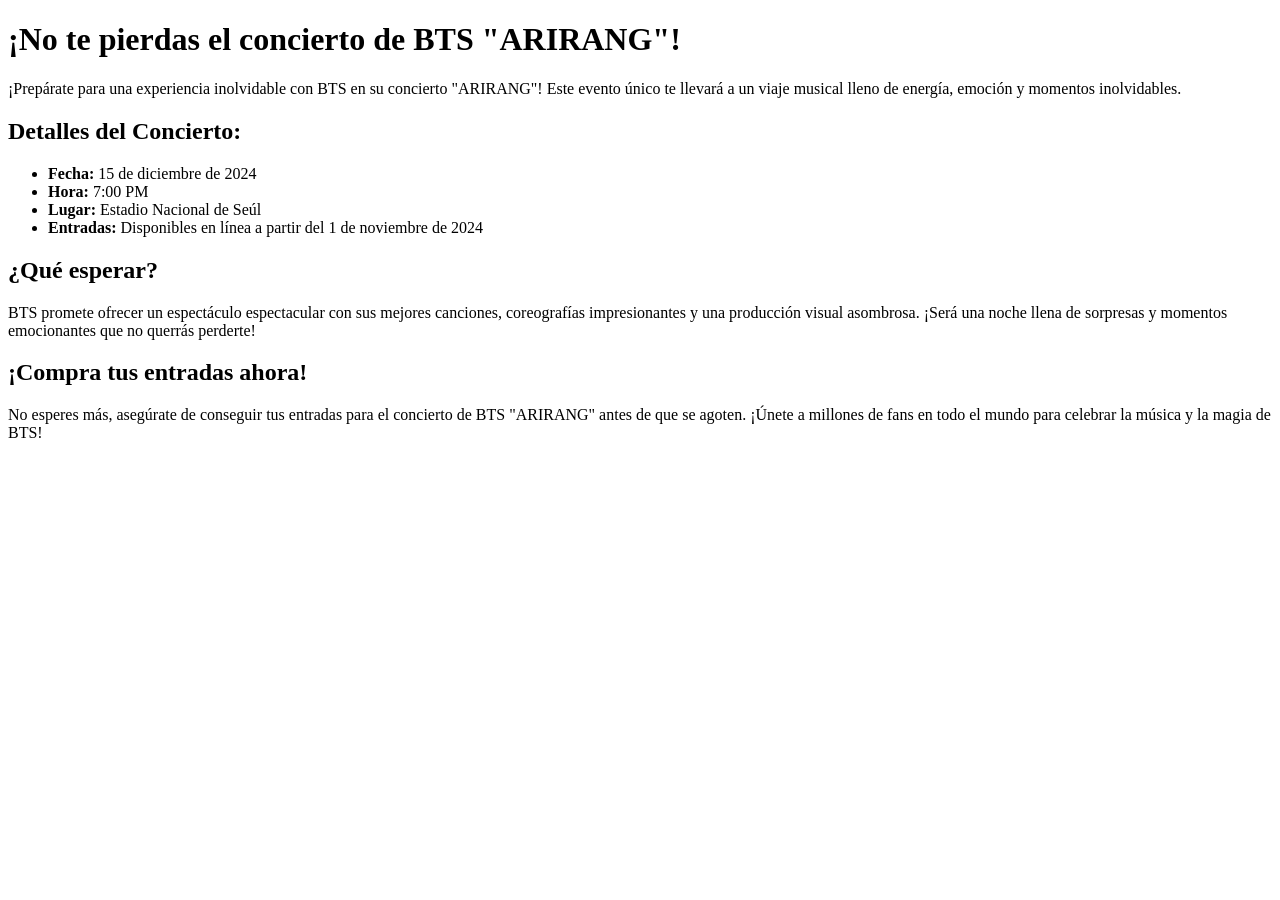
==== Prueba.formativa/index.html @ 91f99b3e "se crea la base del proyecto" ====
<!DOCTYPE html>
<html lang="en">    
<head>
    <meta charset="UTF-8">
    <meta http-equiv="X-UA-Compatible" content="IE=edge">
    <meta name="viewport" content="width=device-width, initial-scale=1.0">
    <title>Concierto de BTS "ARIRANG"</title>
</head>
<body>
    <h1>¡No te pierdas el concierto de BTS "ARIRANG"!</h1>
    <p>¡Prepárate para una experiencia inolvidable con BTS en su concierto "ARIRANG"! Este evento único te llevará a un viaje musical lleno de energía, emoción y momentos inolvidables.</p>
    
    <h2>Detalles del Concierto:</h2>
    <ul>
        <li><strong>Fecha:</strong> 15 de diciembre de 2024</li>
        <li><strong>Hora:</strong> 7:00 PM</li>
        <li><strong>Lugar:</strong> Estadio Nacional de Seúl</li>
        <li><strong>Entradas:</strong> Disponibles en línea a partir del 1 de noviembre de 2024</li>
    </ul>

    <h2>¿Qué esperar?</h2>
    <p>BTS promete ofrecer un espectáculo espectacular con sus mejores canciones, coreografías impresionantes y una producción visual asombrosa. ¡Será una noche llena de sorpresas y momentos emocionantes que no querrás perderte!</p>

    <h2>¡Compra tus entradas ahora!</h2>
    <p>No esperes más, asegúrate de conseguir tus entradas para el concierto de BTS "ARIRANG" antes de que se agoten. ¡Únete a millones de fans en todo el mundo para celebrar la música y la magia de BTS!</p>

</body>
</html>
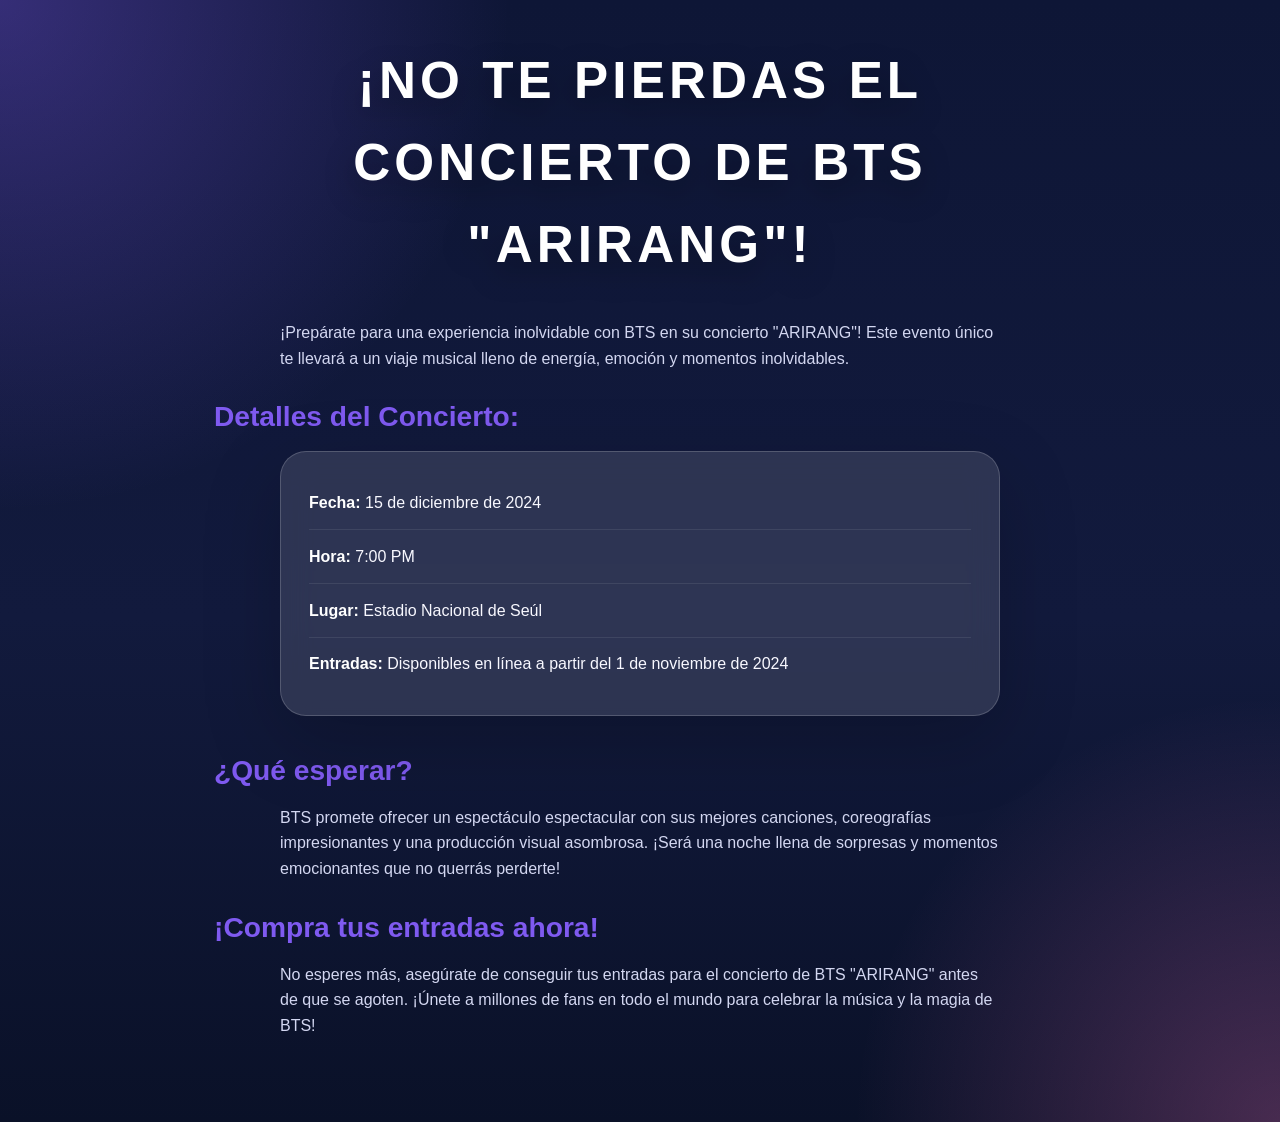
==== commit 5e44e9ac: "se le agrega un diseño al proyecto" ====
--- a/Prueba.formativa/index.html
+++ b/Prueba.formativa/index.html
@@ -6,12 +6,14 @@
     <meta http-equiv="X-UA-Compatible" content="IE=edge">
     <meta name="viewport" content="width=device-width, initial-scale=1.0">
     <title>Concierto de BTS "ARIRANG"</title>
+    <link rel="stylesheet" href="style.css">
 </head>
 <body>
-    <h1>¡No te pierdas el concierto de BTS "ARIRANG"!</h1>
-    <p>¡Prepárate para una experiencia inolvidable con BTS en su concierto "ARIRANG"! Este evento único te llevará a un viaje musical lleno de energía, emoción y momentos inolvidables.</p>
-    
-    <h2>Detalles del Concierto:</h2>
+    <main>
+        <h1>¡No te pierdas el concierto de BTS "ARIRANG"!</h1>
+        <p>¡Prepárate para una experiencia inolvidable con BTS en su concierto "ARIRANG"! Este evento único te llevará a un viaje musical lleno de energía, emoción y momentos inolvidables.</p>
+        
+        <h2>Detalles del Concierto:</h2>
     <ul>
         <li><strong>Fecha:</strong> 15 de diciembre de 2024</li>
         <li><strong>Hora:</strong> 7:00 PM</li>
@@ -24,6 +26,6 @@
 
     <h2>¡Compra tus entradas ahora!</h2>
     <p>No esperes más, asegúrate de conseguir tus entradas para el concierto de BTS "ARIRANG" antes de que se agoten. ¡Únete a millones de fans en todo el mundo para celebrar la música y la magia de BTS!</p>
-
+    </main>
 </body>
 </html>
--- a/Prueba.formativa/style.css
+++ b/Prueba.formativa/style.css
@@ -0,0 +1,122 @@
+:root {
+    --bg: #0e1636;
+    --panel: rgba(255, 255, 255, 0.12);
+    --text: #f8f8ff;
+    --accent: #7f5af0;
+    --accent-2: #ff79c6;
+    --muted: #d3d7f1;
+    --border: rgba(255, 255, 255, 0.18);
+}
+
+* {
+    box-sizing: border-box;
+}
+
+body {
+    margin: 0;
+    min-height: 100vh;
+    font-family: "Segoe UI", Tahoma, Geneva, Verdana, sans-serif;
+    background: radial-gradient(circle at top left, rgba(127, 90, 240, 0.35), transparent 30%),
+                radial-gradient(circle at bottom right, rgba(255, 121, 198, 0.25), transparent 25%),
+                linear-gradient(180deg, #0e1636 0%, #121a3d 55%, #0a1128 100%);
+    color: var(--text);
+    line-height: 1.6;
+}
+
+body::before {
+    content: "";
+    position: fixed;
+    inset: 0;
+    background: url('https://images.unsplash.com/photo-1519241047957-be31d7379a5d?auto=format&fit=crop&w=1200&q=80') center/cover no-repeat;
+    opacity: 0.07;
+    pointer-events: none;
+    z-index: -1;
+}
+
+main {
+    max-width: 900px;
+    margin: 0 auto;
+    padding: 40px 24px 60px;
+}
+
+h1, h2 {
+    margin-top: 0;
+}
+
+h1 {
+    font-size: clamp(2.4rem, 4vw, 4rem);
+    letter-spacing: 0.08em;
+    text-transform: uppercase;
+    text-align: center;
+    color: #ffffff;
+    text-shadow: 0 12px 30px rgba(0, 0, 0, 0.35);
+}
+
+h2 {
+    font-size: clamp(1.4rem, 2.2vw, 2rem);
+    margin-bottom: 0.75rem;
+    color: var(--accent);
+}
+
+p {
+    font-size: 1rem;
+    max-width: 720px;
+    margin: 0 auto 1.45rem;
+    color: var(--muted);
+}
+
+ul {
+    background: var(--panel);
+    border: 1px solid var(--border);
+    border-radius: 26px;
+    padding: 24px 28px;
+    list-style: none;
+    backdrop-filter: blur(16px);
+    box-shadow: 0 25px 80px rgba(0, 0, 0, 0.2);
+    max-width: 720px;
+    margin: 0 auto 2rem;
+}
+
+li {
+    padding: 0.85rem 0;
+    border-bottom: 1px solid rgba(255, 255, 255, 0.08);
+}
+
+li:last-child {
+    border-bottom: none;
+}
+
+li strong {
+    color: #ffffff;
+}
+
+section.card {
+    background: rgba(255, 255, 255, 0.08);
+    border: 1px solid var(--border);
+    border-radius: 30px;
+    padding: 28px;
+    margin: 2rem auto 0;
+    max-width: 720px;
+    box-shadow: 0 40px 90px rgba(0, 0, 0, 0.18);
+}
+
+footer {
+    text-align: center;
+    color: rgba(255, 255, 255, 0.68);
+    padding: 18px 0 10px;
+    font-size: 0.94rem;
+}
+
+@media (max-width: 640px) {
+    body {
+        padding: 0;
+    }
+
+    main {
+        padding: 32px 16px 48px;
+    }
+
+    ul {
+        padding: 20px;
+    }
+}
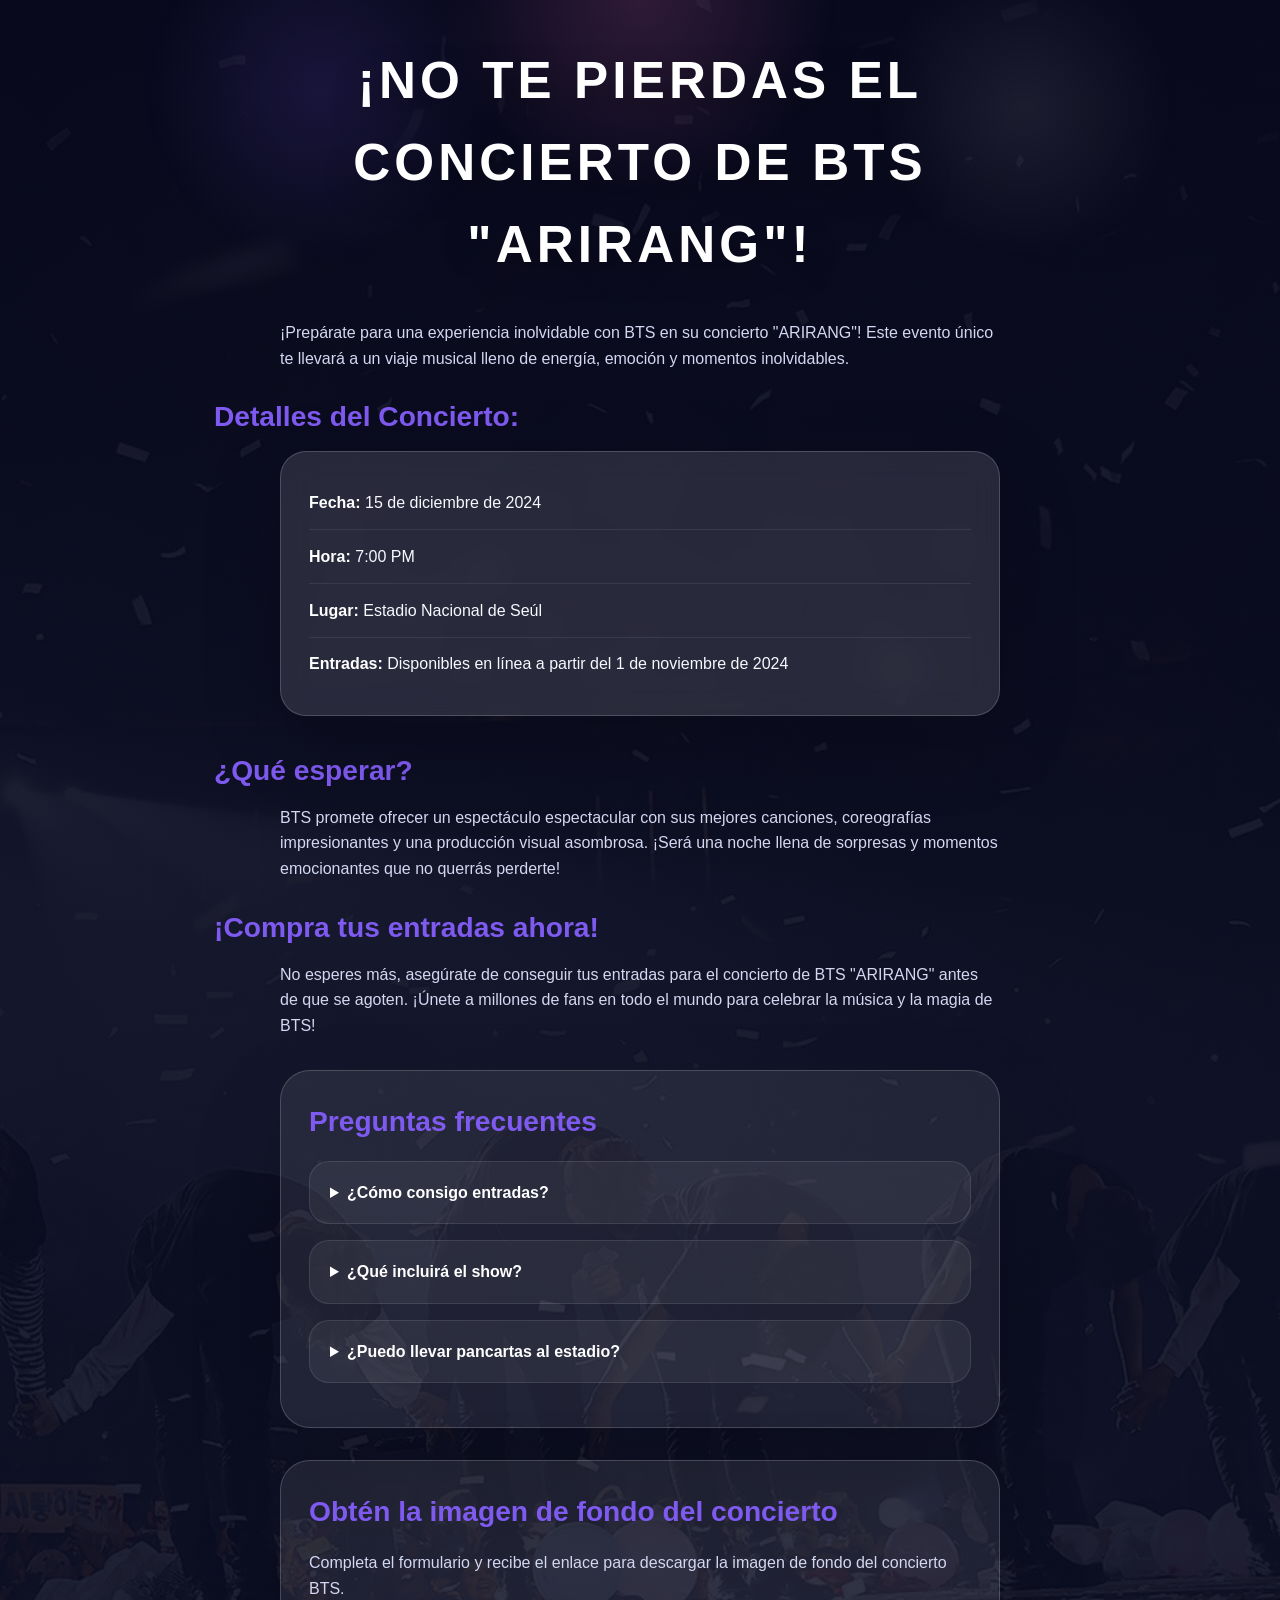
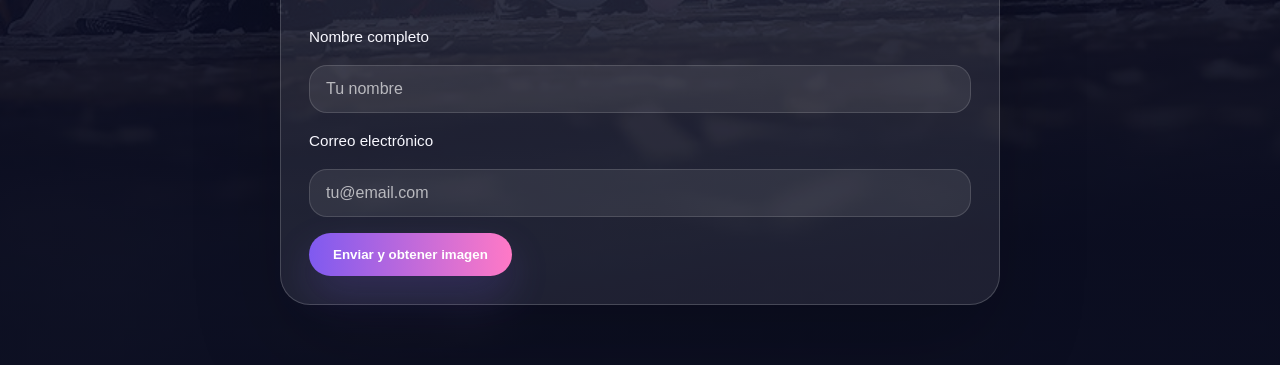
==== commit bfd8618a: "se agrego una sección de preguntas frecuentes y una imagen de regalo como forma de motivación e inte" ====
--- a/Prueba.formativa/index.html
+++ b/Prueba.formativa/index.html
@@ -26,6 +26,49 @@
 
     <h2>¡Compra tus entradas ahora!</h2>
     <p>No esperes más, asegúrate de conseguir tus entradas para el concierto de BTS "ARIRANG" antes de que se agoten. ¡Únete a millones de fans en todo el mundo para celebrar la música y la magia de BTS!</p>
+
+    <section class="card faq">
+        <h2>Preguntas frecuentes</h2>
+        <details>
+            <summary>¿Cómo consigo entradas?</summary>
+            <p>Las entradas estarán disponibles en línea a partir del 1 de noviembre de 2024. Usa los canales oficiales y evita revendedores no autorizados.</p>
+        </details>
+        <details>
+            <summary>¿Qué incluirá el show?</summary>
+            <p>El concierto tendrá canciones del álbum ARIRANG, coreografías poderosas, efectos visuales espectaculares y sorpresas especiales para los fans.</p>
+        </details>
+        <details>
+            <summary>¿Puedo llevar pancartas al estadio?</summary>
+            <p>Sí, puedes llevar pancartas pequeñas y respetar las normas del recinto para garantizar una experiencia segura y ordenada.</p>
+        </details>
+    </section>
+
+    <section class="card interaction">
+        <h2>Obtén la imagen de fondo del concierto</h2>
+        <p>Completa el formulario y recibe el enlace para descargar la imagen de fondo del concierto BTS.</p>
+        <form id="download-form">
+            <label for="name">Nombre completo</label>
+            <input type="text" id="name" name="name" placeholder="Tu nombre" required>
+
+            <label for="email">Correo electrónico</label>
+            <input type="email" id="email" name="email" placeholder="tu@email.com" required>
+
+            <button type="submit">Enviar y obtener imagen</button>
+        </form>
+        <div id="download-result" class="download-result hidden">
+            <p>¡Gracias por participar! Ya puedes descargar la imagen del fondo del concierto.</p>
+            <a href="bts-concert.jpg" download>Descargar fondo exclusivo</a>
+        </div>
+    </section>
     </main>
+    <script>
+        const form = document.getElementById('download-form');
+        const result = document.getElementById('download-result');
+        form.addEventListener('submit', function(event) {
+            event.preventDefault();
+            result.classList.remove('hidden');
+            form.scrollIntoView({behavior: 'smooth', block: 'end'});
+        });
+    </script>
 </body>
 </html>
--- a/Prueba.formativa/style.css
+++ b/Prueba.formativa/style.css
@@ -16,9 +16,8 @@
     margin: 0;
     min-height: 100vh;
     font-family: "Segoe UI", Tahoma, Geneva, Verdana, sans-serif;
-    background: radial-gradient(circle at top left, rgba(127, 90, 240, 0.35), transparent 30%),
-                radial-gradient(circle at bottom right, rgba(255, 121, 198, 0.25), transparent 25%),
-                linear-gradient(180deg, #0e1636 0%, #121a3d 55%, #0a1128 100%);
+    background: linear-gradient(180deg, rgba(8, 9, 30, 0.94), rgba(10, 13, 34, 0.90)),
+                url('bts-concert.jpg') center/cover no-repeat;
     color: var(--text);
     line-height: 1.6;
 }
@@ -27,13 +26,16 @@
     content: "";
     position: fixed;
     inset: 0;
-    background: url('https://images.unsplash.com/photo-1519241047957-be31d7379a5d?auto=format&fit=crop&w=1200&q=80') center/cover no-repeat;
-    opacity: 0.07;
+    background: radial-gradient(circle at 50% 0%, rgba(255, 121, 198, 0.16), transparent 18%),
+                radial-gradient(circle at 25% 10%, rgba(127, 90, 240, 0.14), transparent 14%),
+                radial-gradient(circle at 80% 12%, rgba(255, 255, 255, 0.08), transparent 12%);
     pointer-events: none;
-    z-index: -1;
+    z-index: 0;
 }
 
 main {
+    position: relative;
+    z-index: 1;
     max-width: 900px;
     margin: 0 auto;
     padding: 40px 24px 60px;
@@ -100,6 +102,92 @@
     box-shadow: 0 40px 90px rgba(0, 0, 0, 0.18);
 }
 
+section.card h2 {
+    margin-bottom: 1rem;
+}
+
+details {
+    background: rgba(255, 255, 255, 0.06);
+    border: 1px solid rgba(255, 255, 255, 0.10);
+    border-radius: 20px;
+    padding: 18px 20px;
+    margin-bottom: 1rem;
+}
+
+details summary {
+    font-weight: 700;
+    cursor: pointer;
+    color: #ffffff;
+    outline: none;
+}
+
+details p {
+    margin: 0.85rem 0 0;
+    color: var(--muted);
+}
+
+form {
+    display: grid;
+    gap: 16px;
+}
+
+label {
+    font-size: 0.95rem;
+    color: var(--text);
+}
+
+input {
+    width: 100%;
+    border: 1px solid rgba(255, 255, 255, 0.14);
+    border-radius: 18px;
+    padding: 14px 16px;
+    background: rgba(255, 255, 255, 0.08);
+    color: var(--text);
+    font-size: 1rem;
+}
+
+input::placeholder {
+    color: rgba(255, 255, 255, 0.65);
+}
+
+button {
+    width: fit-content;
+    border: none;
+    border-radius: 999px;
+    padding: 14px 24px;
+    background: linear-gradient(90deg, var(--accent), var(--accent-2));
+    color: #ffffff;
+    font-weight: 700;
+    cursor: pointer;
+    box-shadow: 0 18px 40px rgba(127, 90, 240, 0.2);
+    transition: transform 0.2s ease, opacity 0.2s ease;
+}
+
+button:hover {
+    transform: translateY(-1px);
+    opacity: 0.95;
+}
+
+.download-result {
+    margin-top: 1.35rem;
+    padding: 22px 20px;
+    background: rgba(255, 255, 255, 0.07);
+    border: 1px solid rgba(255, 255, 255, 0.12);
+    border-radius: 24px;
+}
+
+.download-result a {
+    display: inline-block;
+    margin-top: 0.8rem;
+    color: #ffffff;
+    text-decoration: none;
+    font-weight: 700;
+}
+
+.hidden {
+    display: none;
+}
+
 footer {
     text-align: center;
     color: rgba(255, 255, 255, 0.68);
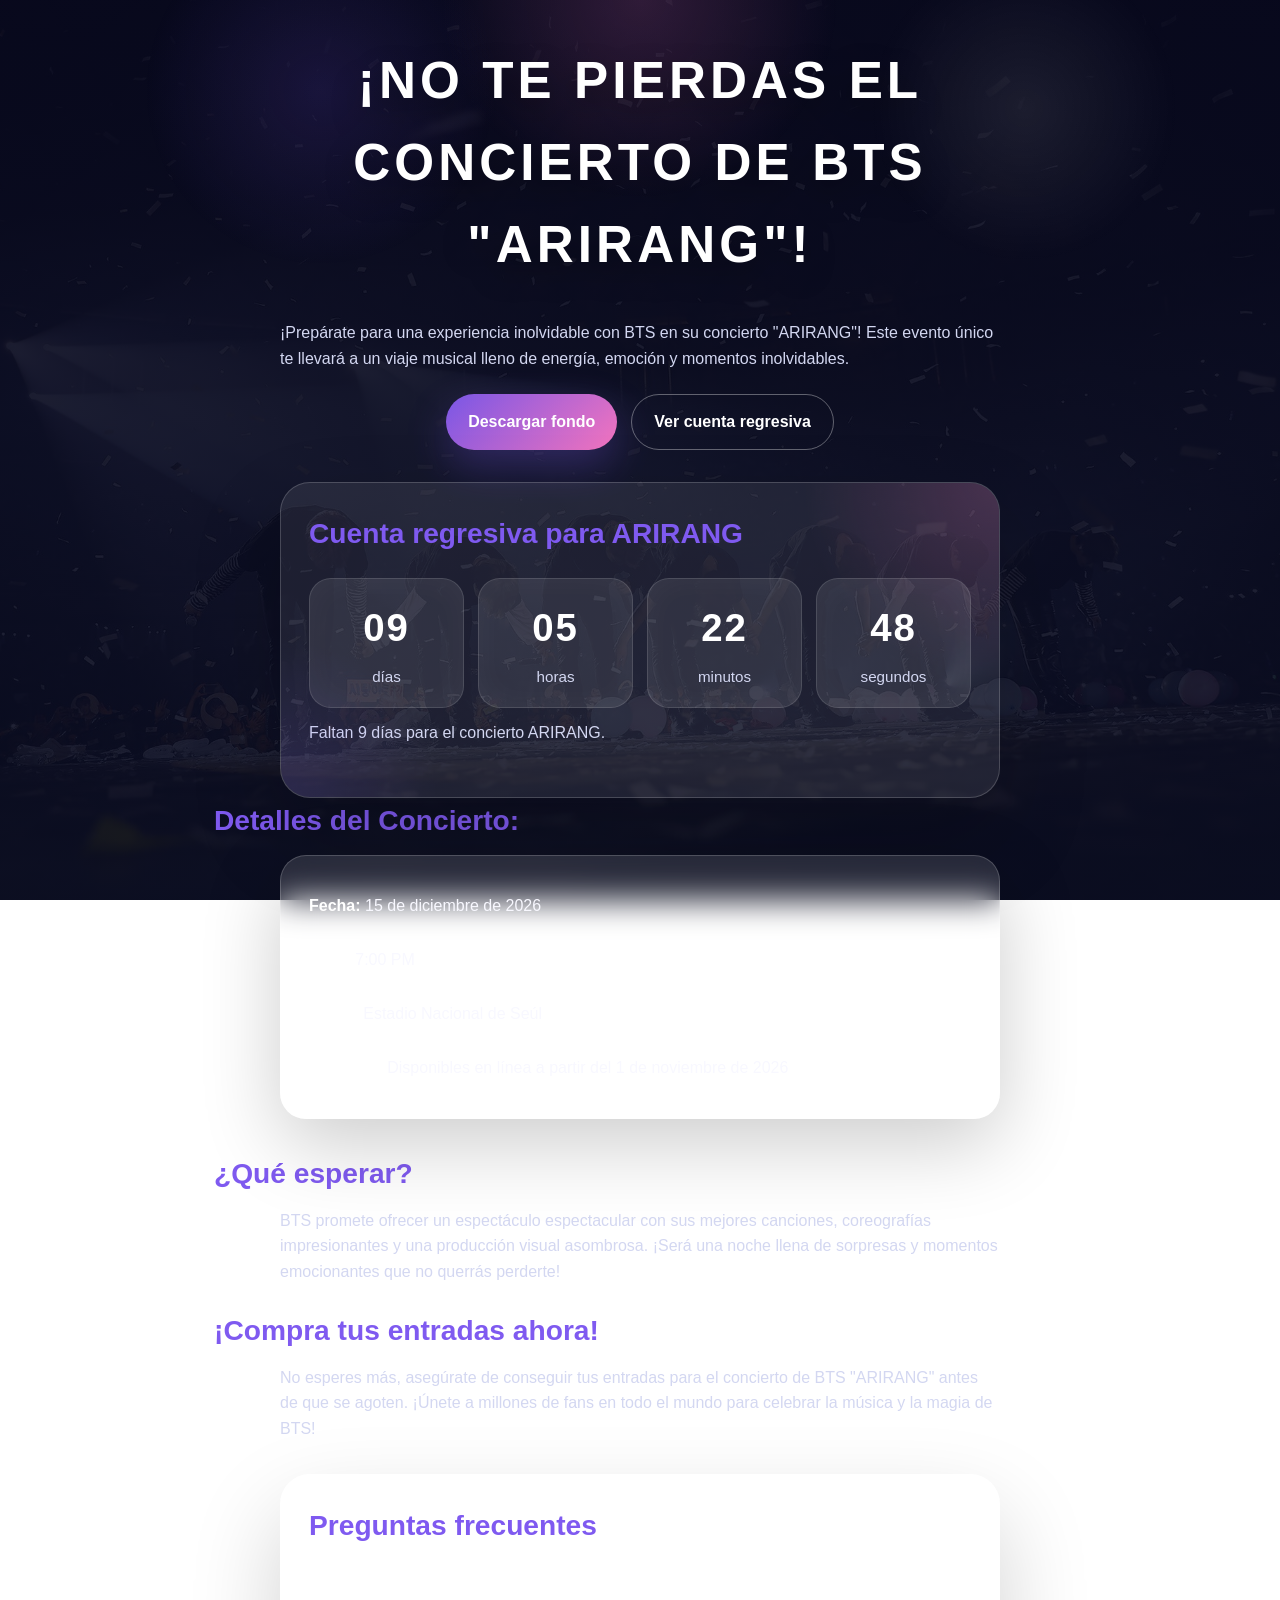
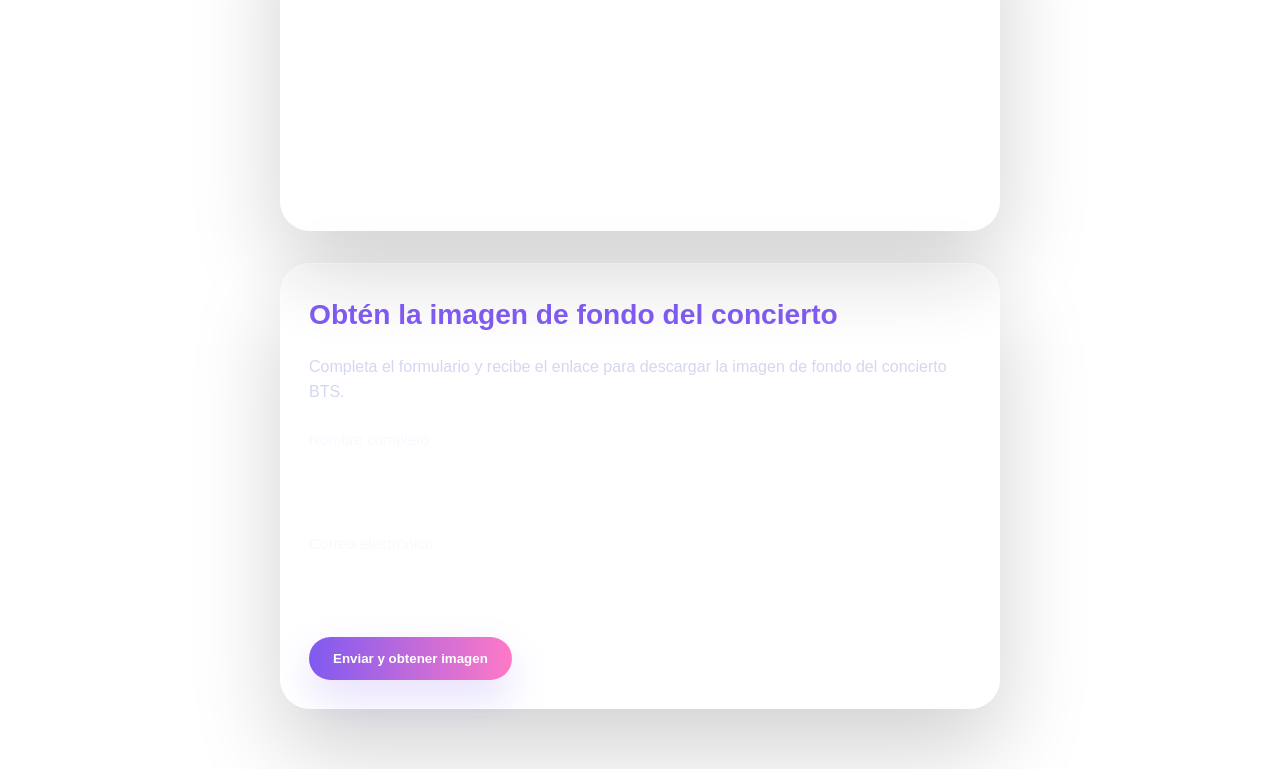
==== commit 5f46b0cf: "se agrego un conteo de dias restantes para el concierto, ademas de unos botones que te direccionan r" ====
--- a/Prueba.formativa/index.html
+++ b/Prueba.formativa/index.html
@@ -12,13 +12,28 @@
     <main>
         <h1>¡No te pierdas el concierto de BTS "ARIRANG"!</h1>
         <p>¡Prepárate para una experiencia inolvidable con BTS en su concierto "ARIRANG"! Este evento único te llevará a un viaje musical lleno de energía, emoción y momentos inolvidables.</p>
-        
+        <div class="hero-actions">
+            <a class="glow-button" href="#download-form">Descargar fondo</a>
+            <a class="glow-button outline" id="countdown-button" href="#countdown">Ver cuenta regresiva</a>
+        </div>
+
+        <section class="card countdown-card" id="countdown">
+            <h2>Cuenta regresiva para ARIRANG</h2>
+            <div class="countdown" aria-live="polite">
+                <div class="countdown-item"><strong id="days">00</strong><span>días</span></div>
+                <div class="countdown-item"><strong id="hours">00</strong><span>horas</span></div>
+                <div class="countdown-item"><strong id="minutes">00</strong><span>minutos</span></div>
+                <div class="countdown-item"><strong id="seconds">00</strong><span>segundos</span></div>
+            </div>
+            <p>Cuenta cada momento hasta el día en que la magia de BTS y ARIRANG se enciende.</p>
+        </section>
+
         <h2>Detalles del Concierto:</h2>
     <ul>
-        <li><strong>Fecha:</strong> 15 de diciembre de 2024</li>
+        <li><strong>Fecha:</strong> 15 de diciembre de 2026</li>
         <li><strong>Hora:</strong> 7:00 PM</li>
         <li><strong>Lugar:</strong> Estadio Nacional de Seúl</li>
-        <li><strong>Entradas:</strong> Disponibles en línea a partir del 1 de noviembre de 2024</li>
+        <li><strong>Entradas:</strong> Disponibles en línea a partir del 1 de noviembre de 2026</li>
     </ul>
 
     <h2>¿Qué esperar?</h2>
@@ -64,11 +79,56 @@
     <script>
         const form = document.getElementById('download-form');
         const result = document.getElementById('download-result');
+        const countdownTargets = {
+            days: document.getElementById('days'),
+            hours: document.getElementById('hours'),
+            minutes: document.getElementById('minutes'),
+            seconds: document.getElementById('seconds')
+        };
+
+        function updateCountdown() {
+            const eventDate = new Date('december 15, 2026 19:00:00 GMT+0900');
+            const now = new Date();
+            const diff = eventDate - now;
+            const distance = Math.abs(diff);
+            const days = Math.floor(distance / (1000 * 60 * 60 * 24));
+            const hours = Math.floor((distance / (1000 * 60 * 60)) % 24);
+            const minutes = Math.floor((distance / (1000 * 60)) % 60);
+            const seconds = Math.floor((distance / 1000) % 60);
+
+            countdownTargets.days.textContent = String(days).padStart(2, '0');
+            countdownTargets.hours.textContent = String(hours).padStart(2, '0');
+            countdownTargets.minutes.textContent = String(minutes).padStart(2, '0');
+            countdownTargets.seconds.textContent = String(seconds).padStart(2, '0');
+
+            const countdownText = document.querySelector('#countdown p');
+            if (diff >= 0) {
+                countdownText.textContent = 'Faltan ' + days + ' días para el concierto ARIRANG.';
+            } else {
+                countdownText.textContent = 'Han pasado ' + days + ' días desde el concierto ARIRANG.';
+            }
+        }
+
+        const countdownButton = document.getElementById('countdown-button');
+        const countdownSection = document.getElementById('countdown');
+
+        if (countdownButton && countdownSection) {
+            countdownButton.addEventListener('click', function(event) {
+                event.preventDefault();
+                countdownSection.scrollIntoView({ behavior: 'smooth', block: 'start' });
+                countdownSection.classList.add('highlight');
+                setTimeout(() => countdownSection.classList.remove('highlight'), 1600);
+            });
+        }
+
         form.addEventListener('submit', function(event) {
             event.preventDefault();
             result.classList.remove('hidden');
             form.scrollIntoView({behavior: 'smooth', block: 'end'});
         });
+
+        updateCountdown();
+        setInterval(updateCountdown, 1000);
     </script>
 </body>
 </html>
--- a/Prueba.formativa/style.css
+++ b/Prueba.formativa/style.css
@@ -12,12 +12,18 @@
     box-sizing: border-box;
 }
 
+html {
+    scroll-behavior: smooth;
+}
+
 body {
     margin: 0;
     min-height: 100vh;
     font-family: "Segoe UI", Tahoma, Geneva, Verdana, sans-serif;
     background: linear-gradient(180deg, rgba(8, 9, 30, 0.94), rgba(10, 13, 34, 0.90)),
                 url('bts-concert.jpg') center/cover no-repeat;
+    background-attachment: fixed;
+    background-size: cover;
     color: var(--text);
     line-height: 1.6;
 }
@@ -37,12 +43,67 @@
     position: relative;
     z-index: 1;
     max-width: 900px;
+    width: min(100%, 900px);
     margin: 0 auto;
     padding: 40px 24px 60px;
 }
 
+p,
+ul,
+section.card {
+    width: min(100%, 720px);
+    margin-left: auto;
+    margin-right: auto;
+}
+
+p {
+    max-width: 100%;
+}
+
+ul {
+    padding: 24px 28px;
+}
+
+section.card {
+    padding: 28px;
+}
+
 h1, h2 {
     margin-top: 0;
+}
+
+.hero-actions {
+    display: flex;
+    flex-wrap: wrap;
+    gap: 14px;
+    justify-content: center;
+    margin: 0 auto 28px;
+}
+
+.glow-button {
+    display: inline-flex;
+    align-items: center;
+    justify-content: center;
+    min-width: 170px;
+    padding: 14px 22px;
+    border-radius: 999px;
+    background: linear-gradient(135deg, rgba(127, 90, 240, 0.95), rgba(255, 121, 198, 0.95));
+    color: #ffffff;
+    font-weight: 700;
+    text-decoration: none;
+    box-shadow: 0 16px 40px rgba(127, 90, 240, 0.28);
+    transition: transform 0.2s ease, filter 0.2s ease;
+}
+
+.glow-button:hover {
+    transform: translateY(-2px);
+    filter: brightness(1.05);
+}
+
+.glow-button.outline {
+    background: transparent;
+    border: 1px solid rgba(255, 255, 255, 0.35);
+    box-shadow: none;
 }
 
 h1 {
@@ -106,6 +167,74 @@
     margin-bottom: 1rem;
 }
 
+.countdown-card {
+    padding: 32px 30px;
+    background: rgba(14, 22, 54, 0.96);
+    border: 2px solid rgba(255, 255, 255, 0.22);
+    border-radius: 32px;
+    box-shadow: 0 30px 110px rgba(0, 0, 0, 0.32);
+    scroll-margin-top: 100px;
+    position: relative;
+    overflow: hidden;
+}
+
+.countdown-card::before {
+    content: "";
+    position: absolute;
+    inset: 0;
+    background: radial-gradient(circle at top right, rgba(255, 121, 198, 0.18), transparent 25%),
+                radial-gradient(circle at bottom left, rgba(127, 90, 240, 0.14), transparent 20%);
+    pointer-events: none;
+}
+
+.countdown-card.highlight {
+    animation: highlightPulse 1.6s ease;
+    border-color: rgba(255, 121, 198, 0.95);
+}
+
+@keyframes highlightPulse {
+    0% { box-shadow: 0 0 0 rgba(255, 121, 198, 0.00); }
+    40% { box-shadow: 0 0 30px rgba(255, 121, 198, 0.35); }
+    100% { box-shadow: 0 30px 110px rgba(0, 0, 0, 0.32); }
+}
+
+.countdown-card h2 {
+    position: relative;
+    z-index: 1;
+}
+
+.countdown {
+    display: grid;
+    grid-template-columns: repeat(4, minmax(72px, 1fr));
+    gap: 14px;
+    margin: 22px 0 12px;
+    text-align: center;
+    position: relative;
+    z-index: 1;
+}
+
+.countdown-item {
+    background: rgba(255, 255, 255, 0.08);
+    border: 1px solid rgba(255, 255, 255, 0.14);
+    border-radius: 22px;
+    padding: 18px 12px;
+    box-shadow: inset 0 0 36px rgba(255, 255, 255, 0.04);
+}
+
+.countdown-item strong {
+    display: block;
+    font-size: clamp(1.8rem, 3vw, 2.4rem);
+    color: #ffffff;
+    letter-spacing: 0.05em;
+}
+
+.countdown-item span {
+    display: block;
+    margin-top: 6px;
+    font-size: 0.95rem;
+    color: var(--muted);
+}
+
 details {
     background: rgba(255, 255, 255, 0.06);
     border: 1px solid rgba(255, 255, 255, 0.10);
@@ -152,6 +281,7 @@
 
 button {
     width: fit-content;
+    min-width: 180px;
     border: none;
     border-radius: 999px;
     padding: 14px 24px;
@@ -195,16 +325,74 @@
     font-size: 0.94rem;
 }
 
-@media (max-width: 640px) {
+@media (max-width: 800px) {
     body {
-        padding: 0;
+        background-attachment: scroll;
     }
 
     main {
-        padding: 32px 16px 48px;
+        padding: 32px 18px 48px;
+    }
+
+    h1 {
+        font-size: 2.4rem;
+    }
+
+    h2 {
+        font-size: 1.5rem;
+    }
+
+    p,
+    ul,
+    section.card {
+        width: 100%;
     }
 
     ul {
         padding: 20px;
     }
-}
+
+    section.card {
+        padding: 24px;
+    }
+
+    button {
+        width: 100%;
+        min-width: unset;
+    }
+}
+
+@media (max-width: 560px) {
+    html {
+        font-size: 15px;
+    }
+
+    main {
+        padding: 26px 16px 40px;
+    }
+
+    h1 {
+        font-size: 2rem;
+    }
+
+    h2 {
+        font-size: 1.35rem;
+    }
+
+    form {
+        gap: 14px;
+    }
+
+    input {
+        padding: 12px 14px;
+    }
+
+    details {
+        padding: 14px 16px;
+    }
+
+    .download-result {
+        padding: 18px 16px;
+    }
+}
+
